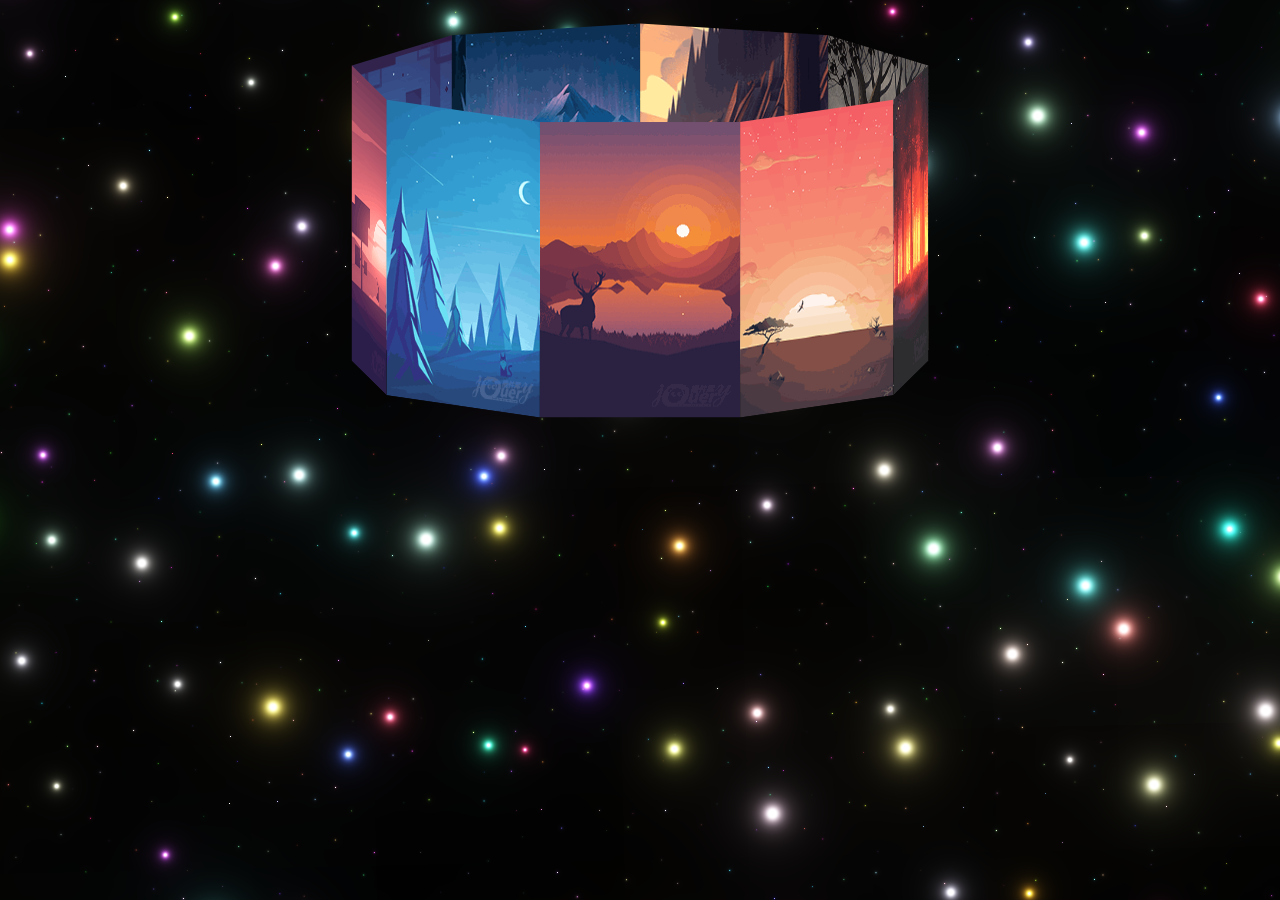
==== 3dqiang.html @ 5b47ffc7 "旋转强" ====
<!DOCTYPE html>
<html>

<head>
	<meta http-equiv="Content-Type" content="text/html; charset=UTF-8">
	<meta name="viewport" content="width=device-width, minimum-scale=1.0, maximum-scale=1.0">
	<!-- 星空离子背景 -->
	<script src="js/canvas.js"></script>
	<!-- vue.js 引用 -->
	<script src="js/vue.js"></script>
	<title>3D旋转炫酷图片墙</title>
	<link rel="stylesheet" href="css/style.css">
	<link rel="stylesheet" type="text/css" href="./css/3dqiang.css">
</head>

<body>
	<canvas id="canvas" width="1400" height="600"></canvas>
	<div class="box" id="app">
		<div v-for="item in imgList" :style=item.style>
			<img :src=item.img>
		</div>
	</div>
	<script>
		var app = new Vue({
			el: '#app',
			data: {
				imgList: [{
						id: 1,
						img: './images/3Dqiang/1.png',
						style: 'transform: rotateY(0deg) translateZ(275px);'
					},
					{
						id: 2,
						img: './images/3Dqiang/2.png',
						style: 'transform: rotateY(40deg) translateZ(275px);'
					},
					{
						id: 3,
						img: './images/3Dqiang/3.png',
						style: 'transform: rotateY(80deg) translateZ(275px);'
					},
					{
						id: 4,
						img: './images/3Dqiang/4.png',
						style: 'transform: rotateY(120deg) translateZ(275px);'
					},
					{
						id: 5,
						img: './images/3Dqiang/5.png',
						style: 'transform: rotateY(160deg) translateZ(275px);'
					},
					{
						id: 6,
						img: './images/3Dqiang/6.png',
						style: 'transform: rotateY(200deg) translateZ(275px);'
					},
					{
						id: 7,
						img: './images/3Dqiang/7.png',
						style: 'transform: rotateY(240deg) translateZ(275px);'
					},
					{
						id: 8,
						img: './images/3Dqiang/8.png',
						style: 'transform: rotateY(280deg) translateZ(275px);'
					},
					{
						id: 9,
						img: './images/3Dqiang/9.png',
						style: 'transform: rotateY(320deg) translateZ(275px);'
					}
				]
			},
			// 事件
			methods: {
				beforeMount(height) {
					// 获取屏幕高度
					var scrnHeight = document.documentElement.clientHeight || document.body.clientHeight
					this.scrnHeight = 'height:' + scrnHeight + 'px'
				}
			},
			// 计算属性
			computed: {},
			// 生命周期函数实例挂载完成执行
			mounted() {
				this.beforeMount()
			}
		})
	</script>

</body>

</html>
---- css/style.css ----
*{
  margin: 0;
  padding: 0;
}
ul,li{ list-style:none;}
a{text-decoration: none;}

.back{
  color: #fff;
  position: relative;
  z-index: 3;
}
/* 星空离子背景style start */
#canvas{
  position: fixed;
  top: 0;
  left: 0;
  z-index: 1;
}
/* 星空离子背景style end */

/* index_content start */
.index_content{
  position: relative;
  z-index: 1;
  display: flex;
  flex-wrap: wrap;
  justify-content: space-around;
  align-items: center;
  box-sizing: border-box;
  padding-top: 13px;
}
.index_content .index_list{
  width: 100px;
  height: 100px;
  background: #000;
  box-sizing: border-box;
  margin-bottom: 13px;
}
.index_content .index_list a{
  display: block;
  width: 100%;
  height: 100%;
  display: flex;
  flex-wrap: wrap;
  justify-content: space-around;
  align-items: flex-end;
  color: #000;
}
/* index_content end */
---- css/3dqiang.css ----
* {
  padding: 0;
  margin: 0;
}

img {
  width: 200px;
  height: 300px;
}

body {
  background-color: #313131;
}

@keyframes fn {
  0% {
    transform: rotateX(-15deg) rotateY(0deg);
  }

  100% {
    transform: rotateX(-15deg) rotateY(360deg);
  }
}

@-moz-keyframes fn {
  0% {
    transform: rotateX(-15deg) rotateY(0deg);
  }

  100% {
    transform: rotateX(-15deg) rotateY(360deg);
  }
}

@-ms-keyframes fn {
  0% {
    transform: rotateX(-15deg) rotateY(0deg);
  }

  100% {
    transform: rotateX(-15deg) rotateY(360deg);
  }
}

@-webkit-keyframes fn {
  0% {
    transform: rotateX(-15deg) rotateY(0deg);
  }

  100% {
    transform: rotateX(-15deg) rotateY(360deg);
  }
}

.box {
  width: 200px;
  height: 300px;
  position: relative;
  z-index: 1;
  margin: auto;
  margin-top: 72px;
  transform-style: preserve-3d;
  transform: rotateX(-10deg);
  animation: fn 10s;
  animation-iteration-count: infinite;
  animation-timing-function: linear;
  position: relative
}

.box:hover {
  animation-play-state: paused;
}

.box>div {
  width: 200px;
  height: 300px;
  position: absolute;
  left: 0;
  top: 0;
}
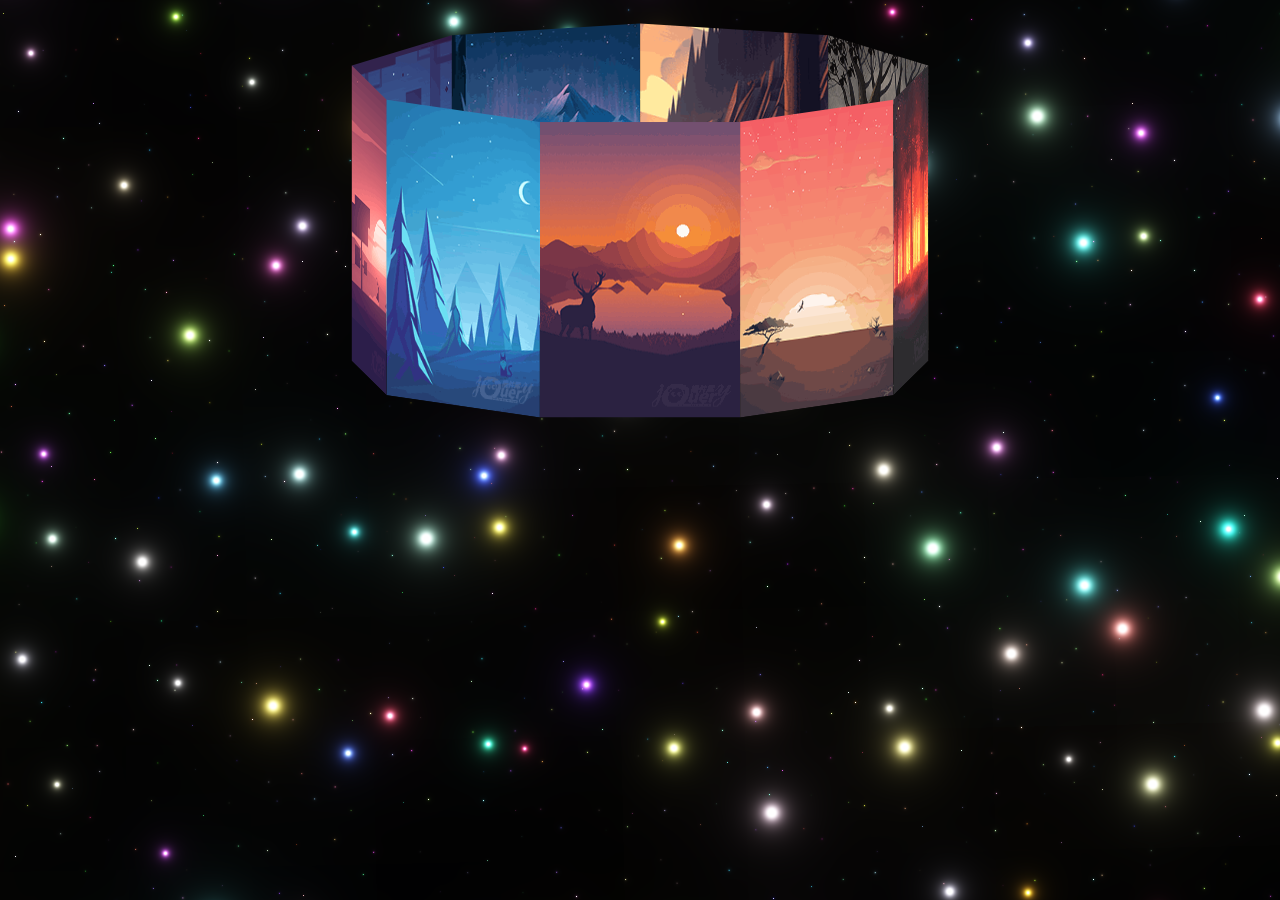
==== commit 4d81e092: "reset" ====
--- a/3dqiang.html
+++ b/3dqiang.html
@@ -9,7 +9,9 @@
 	<!-- vue.js 引用 -->
 	<script src="js/vue.js"></script>
 	<title>3D旋转炫酷图片墙</title>
-	<link rel="stylesheet" href="css/style.css">
+	<!-- 样式重置 -->
+	<link rel="stylesheet" href="css/reset.css">
+	<!-- 页面样式 -->
 	<link rel="stylesheet" type="text/css" href="./css/3dqiang.css">
 </head>
 
